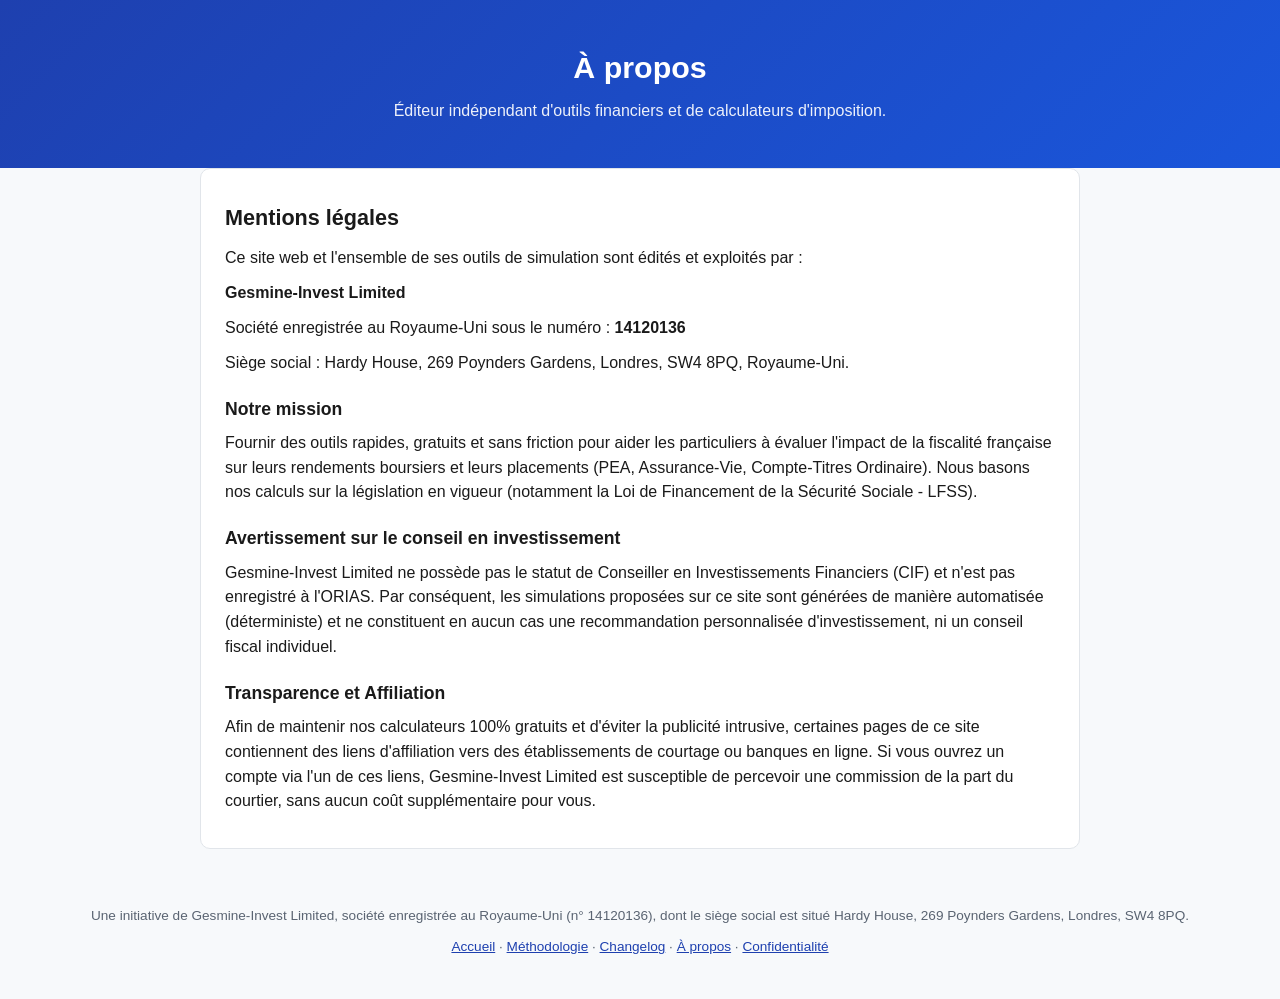
==== about/index.html @ 61dbf879 "Initial commit: Comparateur Fiscalite Epargne 2026" ====
<!DOCTYPE html>
<html lang="fr">
<head>
<meta charset="UTF-8">
<meta name="viewport" content="width=device-width, initial-scale=1.0">
<title>À propos de Gesmine-Invest Limited</title>
<meta name="description" content="Découvrez qui nous sommes. Informations légales sur l'éditeur de ce simulateur d'enveloppes fiscales françaises.">
<link rel="canonical" href="https://fiscaliteepargne.fr/about/">
<link rel="stylesheet" href="/assets/style.css">
</head>
<body>
<header>
  <div class="container">
    <h1>À propos</h1>
    <p>Éditeur indépendant d'outils financiers et de calculateurs d'imposition.</p>
  </div>
</header>

<main class="container">
  <div class="card">
    <h2>Mentions légales</h2>
    <p>Ce site web et l'ensemble de ses outils de simulation sont édités et exploités par :</p>
    <p><strong>Gesmine-Invest Limited</strong></p>
    <p>Société enregistrée au Royaume-Uni sous le numéro : <strong>14120136</strong></p>
    <p>Siège social : Hardy House, 269 Poynders Gardens, Londres, SW4 8PQ, Royaume-Uni.</p>
    
    <h3 style="margin-top: 20px;">Notre mission</h3>
    <p>Fournir des outils rapides, gratuits et sans friction pour aider les particuliers à évaluer l'impact de la fiscalité française sur leurs rendements boursiers et leurs placements (PEA, Assurance-Vie, Compte-Titres Ordinaire). Nous basons nos calculs sur la législation en vigueur (notamment la Loi de Financement de la Sécurité Sociale - LFSS).</p>
    
    <h3 style="margin-top: 20px;">Avertissement sur le conseil en investissement</h3>
    <p>Gesmine-Invest Limited ne possède pas le statut de Conseiller en Investissements Financiers (CIF) et n'est pas enregistré à l'ORIAS. Par conséquent, les simulations proposées sur ce site sont générées de manière automatisée (déterministe) et ne constituent en aucun cas une recommandation personnalisée d'investissement, ni un conseil fiscal individuel.</p>
    
    <h3 style="margin-top: 20px;">Transparence et Affiliation</h3>
    <p>Afin de maintenir nos calculateurs 100% gratuits et d'éviter la publicité intrusive, certaines pages de ce site contiennent des liens d'affiliation vers des établissements de courtage ou banques en ligne. Si vous ouvrez un compte via l'un de ces liens, Gesmine-Invest Limited est susceptible de percevoir une commission de la part du courtier, sans aucun coût supplémentaire pour vous.</p>
  </div>
</main>

<footer>
  <p>Une initiative de Gesmine-Invest Limited, société enregistrée au Royaume-Uni (n° 14120136), dont le siège social est situé Hardy House, 269 Poynders Gardens, Londres, SW4 8PQ.</p>
  <p style="margin-top:8px;"><a href="/">Accueil</a> · <a href="/methodologie/">Méthodologie</a> · <a href="/changelog/">Changelog</a> · <a href="/about/">À propos</a> · <a href="/privacy/">Confidentialité</a></p>
</footer>
</body>
</html>
---- assets/style.css ----
:root {
  --brand: #1a56db;
  --brand-dark: #1e40af;
  --gold: #d4a017;
  --success: #2b7a4b;
  --text: #1a1a1a;
  --muted: #5a6472;
  --border: #e1e5ea;
  --bg: #f7f9fb;
  --radius: 10px;
}
* { box-sizing: border-box; margin: 0; padding: 0; }
body { font-family: -apple-system, BlinkMacSystemFont, "Segoe UI", Roboto, Helvetica, Arial, sans-serif; color: var(--text); background: var(--bg); line-height: 1.55; }
.container { max-width: 920px; margin: 0 auto; padding: 0 20px; }
header { background: linear-gradient(135deg, var(--brand-dark), var(--brand)); color: #fff; padding-top: 44px; padding-bottom: 44px; text-align: center; }
header .flag { font-size: 2rem; display: block; margin-bottom: 8px; }
header h1 { font-size: 1.9rem; margin-bottom: 8px; }
header p { opacity: .92; max-width: 640px; margin: 0 auto; }
main { padding-top: 32px; padding-bottom: 32px; }
.card { background: #fff; border: 1px solid var(--border); border-radius: var(--radius); padding: 24px; margin-bottom: 24px; }
.tab-nav { display: flex; gap: 8px; margin-bottom: 20px; flex-wrap: wrap; }
.tab-btn { flex: 1; min-width: 120px; padding: 10px 14px; border: 1px solid var(--border); background: #fff; border-radius: 8px; cursor: pointer; font-size: .92rem; font-weight: 600; color: var(--muted); text-align: center; text-decoration: none; display: inline-block; }
.tab-btn.active { background: var(--brand); color: #fff; border-color: var(--brand); }
.tab-btn:hover:not(.active) { background: #f0f4f8; }
.tab-panel { display: none; }
.tab-panel.active { display: block; }
label { display: block; font-weight: 600; font-size: .88rem; margin-bottom: 6px; margin-top: 14px; }
input[type=number], input[type=date], select { width: 100%; padding: 11px 12px; border: 1px solid var(--border); border-radius: 8px; font-size: 1rem; }
button.calc-btn { margin-top: 18px; width: 100%; padding: 13px; background: var(--brand); color: #fff; border: none; border-radius: 8px; font-size: 1rem; font-weight: 700; cursor: pointer; }
button.calc-btn:hover { background: var(--brand-dark); }
.result { margin-top: 20px; display: none; }
.result.show { display: block; }
.result-hero { text-align: center; padding: 18px; background: var(--bg); border-radius: 8px; margin-bottom: 14px; }
.result-hero .amount { font-size: 2rem; font-weight: 800; color: var(--brand-dark); }
.result-hero .amount-label { font-size: .85rem; color: var(--muted); margin-top: 4px; }
.result-grid { display: grid; grid-template-columns: repeat(auto-fit, minmax(140px, 1fr)); gap: 10px; }
.result-grid .stat { background: var(--bg); border-radius: 8px; padding: 12px; }
.result-grid .stat .val { font-weight: 700; font-size: 1.05rem; }
.result-grid .stat .lbl { font-size: .78rem; color: var(--muted); }
.result-grid.three-cols { grid-template-columns: repeat(auto-fit, minmax(200px, 1fr)); }
.result-note { font-size: .85rem; color: var(--muted); margin-top: 12px; padding: 10px; background: #fff8e6; border-left: 3px solid var(--gold); border-radius: 4px; }
.disclaimer-banner { font-size: .82rem; color: var(--muted); background: var(--bg); border-radius: 8px; padding: 10px 14px; margin-bottom: 18px; }
.cross-link { padding: 12px 14px; background: #eef6f0; border-radius: 8px; margin-bottom: 10px; font-size: .92rem; }
.cross-link a { color: var(--brand-dark); font-weight: 600; text-decoration: none; }
.cross-link a:hover { text-decoration: underline; }
h2 { font-size: 1.35rem; margin-bottom: 12px; margin-top: 8px; }
h3 { font-size: 1.1rem; margin-bottom: 8px; margin-top: 18px; }
p { margin-bottom: 10px; }
ul { margin-left: 20px; margin-bottom: 10px; }
.eeat-section { background: #fff; border: 1px solid var(--border); border-radius: var(--radius); padding: 24px; margin-bottom: 24px; }
.eeat-grid { display: grid; grid-template-columns: repeat(auto-fit, minmax(220px, 1fr)); gap: 16px; margin-top: 14px; }
.eeat-item { padding: 14px; background: var(--bg); border-radius: 8px; }
.eeat-item h4 { font-size: .95rem; margin-bottom: 6px; }
.eeat-item p { font-size: .85rem; color: var(--muted); margin-bottom: 0; }
table.const-table { width: 100%; border-collapse: collapse; margin-top: 12px; font-size: .88rem; }
table.const-table th, table.const-table td { text-align: left; padding: 8px 10px; border-bottom: 1px solid var(--border); }
table.const-table th { background: var(--bg); }
.overflow-wrap { overflow-x: auto; }
.faq-item { border-bottom: 1px solid var(--border); }
.faq-q { width: 100%; text-align: left; background: none; border: none; padding: 14px 0; font-weight: 700; font-size: .98rem; cursor: pointer; display: flex; justify-content: space-between; align-items: center; }
.faq-q::after { content: "+"; font-size: 1.3rem; color: var(--brand); }
.faq-q.open::after { content: "−"; }
.faq-a { display: none; padding-bottom: 14px; color: var(--muted); font-size: .92rem; }
.faq-a.open { display: block; }
footer { text-align: center; padding: 32px 20px; font-size: .85rem; color: var(--muted); }
footer a { color: var(--brand-dark); }
.badge { display: inline-block; background: rgba(255, 255, 255, .18); padding: 4px 12px; border-radius: 20px; font-size: .78rem; margin-top: 10px; }
.affiliate-block { display: grid; grid-template-columns: repeat(auto-fit, minmax(200px, 1fr)); gap: 16px; margin-top: 20px; }
.broker-card { border: 1px solid var(--border); border-radius: 8px; padding: 16px; text-align: center; }
.broker-card h4 { margin-bottom: 8px; }
.broker-card a.btn { display: inline-block; background: var(--brand); color: white; padding: 8px 16px; border-radius: 4px; text-decoration: none; font-weight: 600; margin-top: 10px; width: 100%; }
.broker-card a.btn:hover { background: var(--brand-dark); }
.transparency-banner { font-size: .82rem; color: var(--muted); background: #fdfdfd; border: 1px dashed var(--border); border-radius: 8px; padding: 10px 14px; margin-bottom: 18px; margin-top: 24px; }
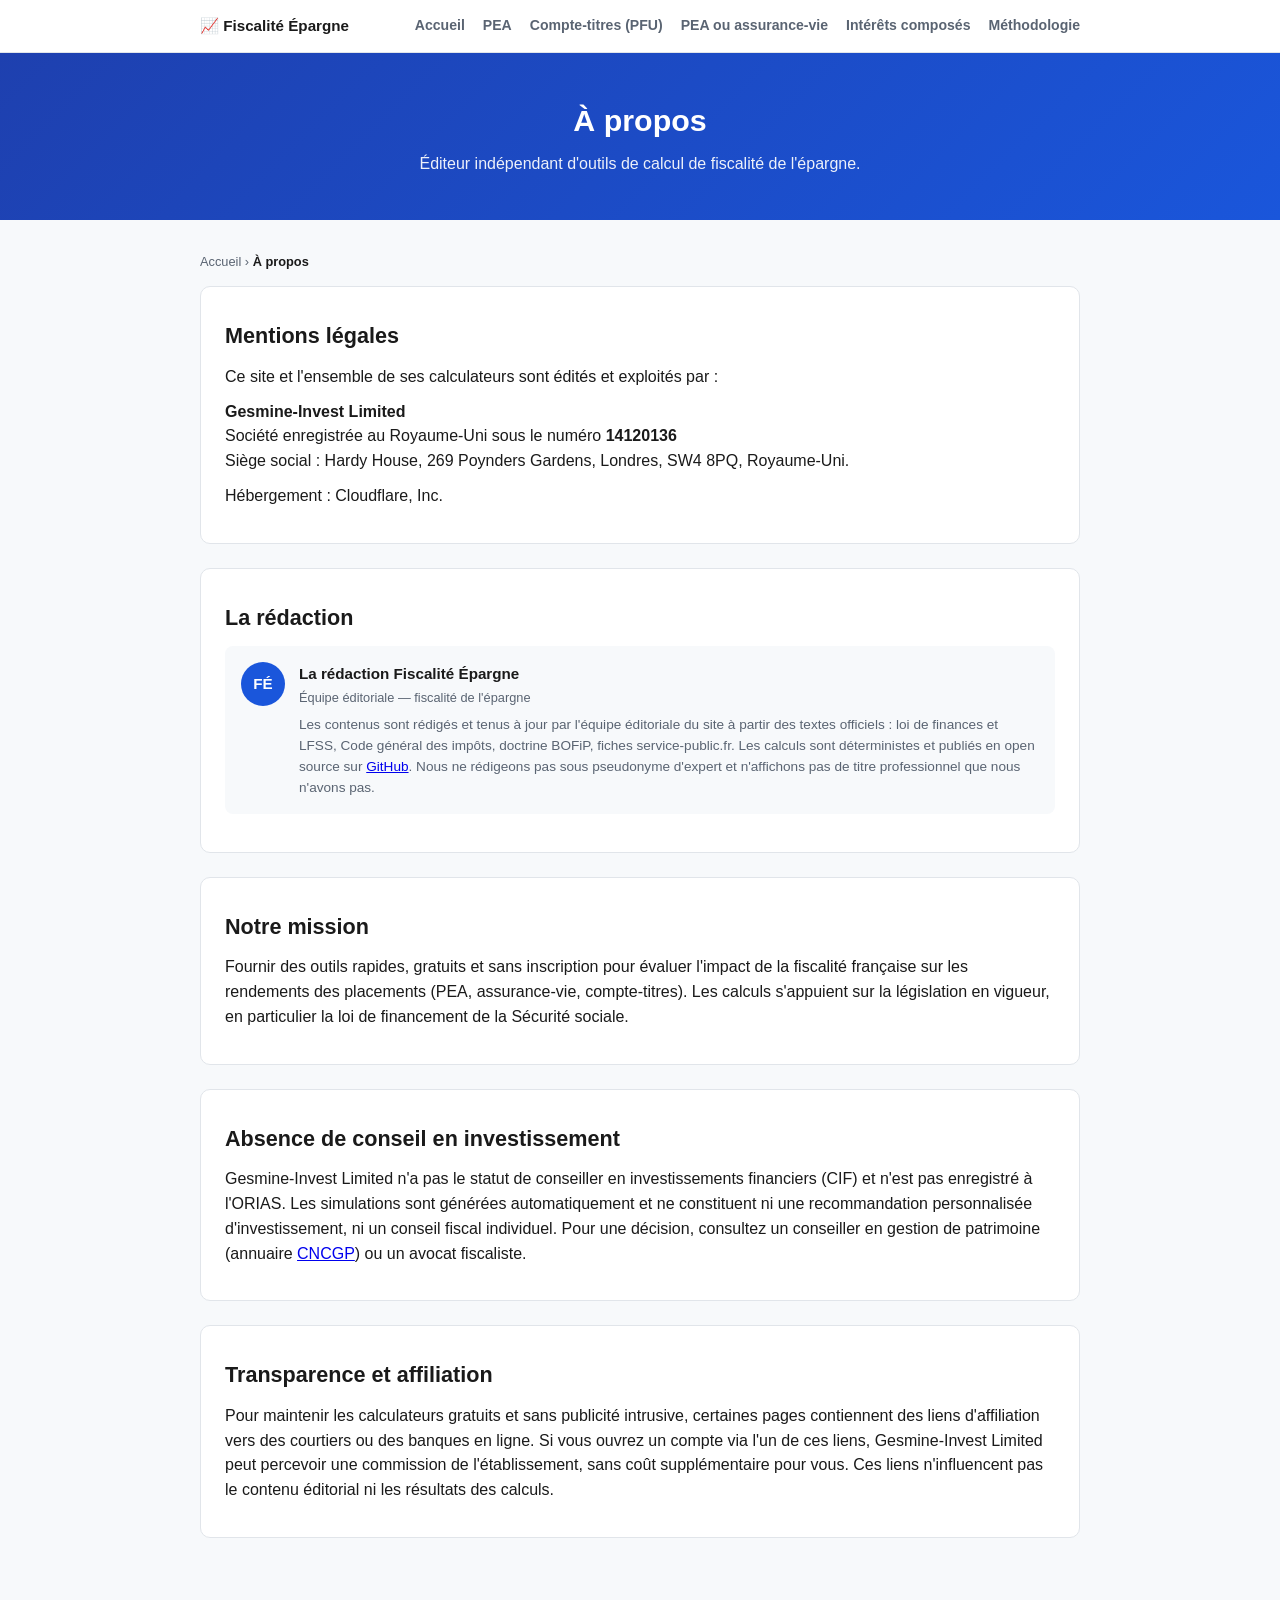
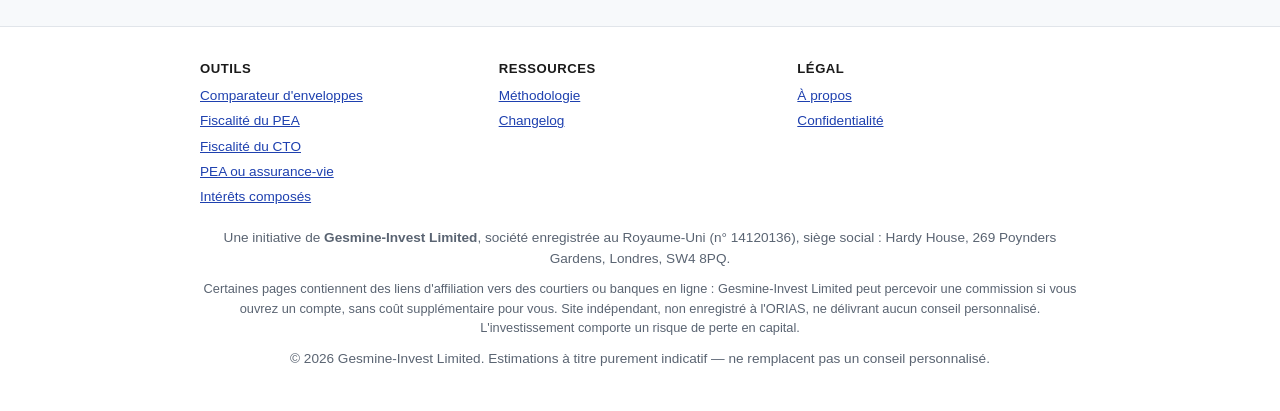
==== commit 42586231: "Phase 1: generator + shared partials + content depth + CSS/JS fixes - build.js + data/pages.json + d" ====
--- a/about/index.html
+++ b/about/index.html
@@ -3,41 +3,140 @@
 <head>
 <meta charset="UTF-8">
 <meta name="viewport" content="width=device-width, initial-scale=1.0">
-<title>À propos de Gesmine-Invest Limited</title>
-<meta name="description" content="Découvrez qui nous sommes. Informations légales sur l'éditeur de ce simulateur d'enveloppes fiscales françaises.">
+<title>À propos — éditeur du site (Gesmine-Invest Limited)</title>
+<meta name="description" content="Informations légales sur l'éditeur du site, sa mission, l'absence de statut de conseil en investissement et la politique d'affiliation.">
 <link rel="canonical" href="https://fiscaliteepargne.fr/about/">
+<meta property="og:type" content="article">
+<meta property="og:title" content="À propos — éditeur du site (Gesmine-Invest Limited)">
+<meta property="og:description" content="Informations légales sur l'éditeur du site, sa mission, l'absence de statut de conseil en investissement et la politique d'affiliation.">
+<meta property="og:url" content="https://fiscaliteepargne.fr/about/">
+<meta property="og:site_name" content="Fiscalité Épargne">
+<meta property="og:locale" content="fr_FR">
+<meta name="twitter:card" content="summary_large_image">
+<meta name="theme-color" content="#1e40af">
 <link rel="stylesheet" href="/assets/style.css">
+<link rel="icon" href="data:image/svg+xml,<svg xmlns=%22http://www.w3.org/2000/svg%22 viewBox=%220 0 100 100%22><text y=%22.9em%22 font-size=%2290%22>📈</text></svg>">
+<script>window.__CONSTS__={"version":"2026-FR-v1","verifie_le":"2026-09-04","source_principale":"LFSS 2026, adoptée le 16/12/2025 — service-public.fr / Légifrance","pfu":{"ir_flat":0.128,"ps_standard":0.186,"ps_assurance_vie":0.172,"global_pea_cto":0.314,"global_av_avant_8_ans":0.3},"pea":{"plafond_versements":150000,"plafond_pea_pme":225000,"plafond_pea_jeune":20000,"duree_exoneration_ir":5,"ps_applicable":"ps_standard","hypothese_calculateur":"PEA ouvert à partir du 01/01/2018 — taux de PS à date, pas de régime de taux historiques","avertissement_pre_2018":"Pour un PEA ouvert avant 2018, un régime de taux historiques par tranche s'applique aux prélèvements sociaux — non modélisé ici, consultez votre établissement gestionnaire."},"assurance_vie":{"abattement_annuel_seul":4600,"abattement_annuel_couple":9200,"seuil_anciennete_ans":8,"seuil_primes_taux_reduit":150000,"taux_avant_8_ans":0.3,"taux_apres_8_ans_sous_seuil":0.075,"taux_apres_8_ans_au_dela_seuil":0.128,"pfl_historique":{"avant_4_ans":0.35,"de_4_a_8_ans":0.15,"apres_8_ans":0.075},"abattement_deces_avant_70_ans":152500,"abattement_deces_apres_70_ans":30500,"date_charniere_versements":"2017-09-27","ps_applicable":"ps_assurance_vie","hypothese_calculateur":"Le calculateur diagnostique simule l'imposition d'un rachat sur un contrat détenu. Le seuil de 150 000 € est apprécié selon une proratisation simplifiée sur le total des primes saisi."},"cto":{"pfu_applicable":"global_pea_cto","abattement_dividendes_bareme":0.4,"csg_deductible_bareme":0.068},"sources":{"lfss_2026":["Légifrance — LFSS 2026","https://www.legifrance.gouv.fr/jorf/id/JORFTEXT000050800000"],"sp_pea":["service-public.fr — Plan d'épargne en actions (PEA)","https://www.service-public.fr/particuliers/vosdroits/F1662"],"sp_av_rachat":["service-public.fr — Assurance-vie : imposition en cas de rachat","https://www.service-public.fr/particuliers/vosdroits/F14204"],"sp_av_deces":["service-public.fr — Assurance-vie : décès de l'assuré","https://www.service-public.fr/particuliers/vosdroits/F15393"],"sp_pfu":["service-public.fr — Prélèvement forfaitaire unique (PFU / flat tax)","https://www.service-public.fr/particuliers/vosdroits/F34913"],"impots_pv_mobilieres":["impots.gouv.fr — Plus-values de cession de valeurs mobilières","https://www.impots.gouv.fr/particulier/les-plus-values-de-cession-de-valeurs-mobilieres-et-de-droits-sociaux"],"bofip_rcm":["BOFiP — Revenus de capitaux mobiliers (BOI-RPPM-RCM)","https://bofip.impots.gouv.fr/bofip/3806-PGP.html"],"lafinancepourtous_pfu":["La finance pour tous — Le prélèvement forfaitaire unique","https://www.lafinancepourtous.com/decryptages/impots/calcul-de-l-impot/le-prelevement-forfaitaire-unique-pfu-ou-flat-tax/"]},"table":[{"label":"PFU — impôt sur le revenu (flat tax IR)","value":"12,8 %","revise_le":"2026-09-04","source":"lfss_2026"},{"label":"Prélèvements sociaux — PEA &amp; CTO","value":"18,6 %","revise_le":"2026-09-04","source":"lfss_2026"},{"label":"Prélèvements sociaux — assurance-vie (maintenus)","value":"17,2 %","revise_le":"2026-09-04","source":"sp_av_rachat"},{"label":"PFU global — CTO, dividendes, plus-values mobilières","value":"31,4 %","revise_le":"2026-09-04","source":"lfss_2026"},{"label":"PFU assurance-vie &lt; 8 ans (IR 12,8 % + PS 17,2 %)","value":"30,0 %","revise_le":"2026-09-04","source":"sp_av_rachat"},{"label":"Taux IR réduit assurance-vie &gt; 8 ans (primes ≤ 150 000 €)","value":"7,5 %","revise_le":"2026-09-04","source":"sp_av_rachat"},{"label":"Plafond de versements — PEA classique","value":"150 000 €","revise_le":"2026-09-04","source":"sp_pea"},{"label":"Plafond de versements — PEA + PEA-PME (cumulé)","value":"225 000 €","revise_le":"2026-09-04","source":"sp_pea"},{"label":"Abattement annuel assurance-vie &gt; 8 ans","value":"4 600 € seul / 9 200 € couple","revise_le":"2026-09-04","source":"sp_av_rachat"},{"label":"Abattement dividendes au barème progressif","value":"40 %","revise_le":"2026-09-04","source":"sp_pfu"},{"label":"Abattement transmission AV — primes avant 70 ans (art. 990 I CGI)","value":"152 500 € / bénéficiaire","revise_le":"2026-09-04","source":"sp_av_deces"},{"label":"Abattement transmission AV — primes après 70 ans (art. 757 B CGI)","value":"30 500 € global","revise_le":"2026-09-04","source":"sp_av_deces"}]};</script>
+<script type="application/ld+json">
+{
+  "@context": "https://schema.org",
+  "@graph": [
+    {
+      "@type": "Organization",
+      "@id": "https://fiscaliteepargne.fr/#org",
+      "name": "Fiscalité Épargne",
+      "url": "https://fiscaliteepargne.fr/",
+      "legalName": "Gesmine-Invest Limited",
+      "identifier": {
+        "@type": "PropertyValue",
+        "name": "UK Company Number",
+        "value": "14120136"
+      },
+      "address": {
+        "@type": "PostalAddress",
+        "streetAddress": "Hardy House, 269 Poynders Gardens",
+        "addressLocality": "London",
+        "postalCode": "SW4 8PQ",
+        "addressCountry": "GB"
+      },
+      "sameAs": [
+        "https://github.com/sadiyaqeen92639572-cloud/fiscaliteepargne"
+      ]
+    },
+    {
+      "@type": "WebSite",
+      "@id": "https://fiscaliteepargne.fr/#website",
+      "name": "Fiscalité Épargne",
+      "url": "https://fiscaliteepargne.fr/",
+      "inLanguage": "fr-FR",
+      "publisher": {
+        "@id": "https://fiscaliteepargne.fr/#org"
+      }
+    },
+    {
+      "@type": "WebPage",
+      "@id": "https://fiscaliteepargne.fr/about/#page",
+      "url": "https://fiscaliteepargne.fr/about/",
+      "name": "À propos — éditeur du site (Gesmine-Invest Limited)",
+      "headline": "À propos",
+      "description": "Informations légales sur l'éditeur du site, sa mission, l'absence de statut de conseil en investissement et la politique d'affiliation.",
+      "inLanguage": "fr-FR",
+      "isPartOf": {
+        "@id": "https://fiscaliteepargne.fr/#website"
+      },
+      "datePublished": "2026-09-04",
+      "dateModified": "2026-09-07"
+    },
+    {
+      "@type": "BreadcrumbList",
+      "itemListElement": [
+        {
+          "@type": "ListItem",
+          "position": 1,
+          "name": "Accueil",
+          "item": "https://fiscaliteepargne.fr/"
+        },
+        {
+          "@type": "ListItem",
+          "position": 2,
+          "name": "À propos",
+          "item": "https://fiscaliteepargne.fr/about/"
+        }
+      ]
+    }
+  ]
+}
+</script>
 </head>
 <body>
+<nav class="site-nav" aria-label="Navigation principale">
+  <div class="container">
+    <a href="/" class="nav-brand">📈 Fiscalité Épargne</a>
+    <details><summary>Menu ▾</summary></details>
+    <div class="nav-links">
+      <a href="/">Accueil</a>
+      <a href="/pea/">PEA</a>
+      <a href="/compte-titres-fiscalite/">Compte-titres (PFU)</a>
+      <a href="/pea-ou-assurance-vie/">PEA ou assurance-vie</a>
+      <a href="/interet-compose/">Intérêts composés</a>
+      <a href="/methodologie/">Méthodologie</a>
+    </div>
+  </div>
+</nav>
 <header>
   <div class="container">
+    
     <h1>À propos</h1>
-    <p>Éditeur indépendant d'outils financiers et de calculateurs d'imposition.</p>
+    <p>Éditeur indépendant d'outils de calcul de fiscalité de l'épargne.</p>
+    
   </div>
 </header>
 
 <main class="container">
-  <div class="card">
-    <h2>Mentions légales</h2>
-    <p>Ce site web et l'ensemble de ses outils de simulation sont édités et exploités par :</p>
-    <p><strong>Gesmine-Invest Limited</strong></p>
-    <p>Société enregistrée au Royaume-Uni sous le numéro : <strong>14120136</strong></p>
-    <p>Siège social : Hardy House, 269 Poynders Gardens, Londres, SW4 8PQ, Royaume-Uni.</p>
-    
-    <h3 style="margin-top: 20px;">Notre mission</h3>
-    <p>Fournir des outils rapides, gratuits et sans friction pour aider les particuliers à évaluer l'impact de la fiscalité française sur leurs rendements boursiers et leurs placements (PEA, Assurance-Vie, Compte-Titres Ordinaire). Nous basons nos calculs sur la législation en vigueur (notamment la Loi de Financement de la Sécurité Sociale - LFSS).</p>
-    
-    <h3 style="margin-top: 20px;">Avertissement sur le conseil en investissement</h3>
-    <p>Gesmine-Invest Limited ne possède pas le statut de Conseiller en Investissements Financiers (CIF) et n'est pas enregistré à l'ORIAS. Par conséquent, les simulations proposées sur ce site sont générées de manière automatisée (déterministe) et ne constituent en aucun cas une recommandation personnalisée d'investissement, ni un conseil fiscal individuel.</p>
-    
-    <h3 style="margin-top: 20px;">Transparence et Affiliation</h3>
-    <p>Afin de maintenir nos calculateurs 100% gratuits et d'éviter la publicité intrusive, certaines pages de ce site contiennent des liens d'affiliation vers des établissements de courtage ou banques en ligne. Si vous ouvrez un compte via l'un de ces liens, Gesmine-Invest Limited est susceptible de percevoir une commission de la part du courtier, sans aucun coût supplémentaire pour vous.</p>
-  </div>
+  <nav class="breadcrumb" aria-label="Fil d'Ariane"><a href="/">Accueil</a> &rsaquo; <span>À propos</span></nav>
+  <div class='card'><h2>Mentions légales</h2><p>Ce site et l'ensemble de ses calculateurs sont édités et exploités par :</p><p><strong>Gesmine-Invest Limited</strong><br>Société enregistrée au Royaume-Uni sous le numéro <strong>14120136</strong><br>Siège social : Hardy House, 269 Poynders Gardens, Londres, SW4 8PQ, Royaume-Uni.</p><p>Hébergement : Cloudflare, Inc.</p></div>
+
+  <div class='card' id='author'><h2>La rédaction</h2><div class='eeat-author'><div class='avatar'>FÉ</div><div><h4>La rédaction Fiscalité Épargne</h4><div class='role'>Équipe éditoriale — fiscalité de l'épargne</div><p>Les contenus sont rédigés et tenus à jour par l'équipe éditoriale du site à partir des textes officiels : loi de finances et LFSS, Code général des impôts, doctrine BOFiP, fiches service-public.fr. Les calculs sont déterministes et publiés en open source sur <a href='https://github.com/sadiyaqeen92639572-cloud/fiscaliteepargne' rel='noopener nofollow' target='_blank'>GitHub</a>. Nous ne rédigeons pas sous pseudonyme d'expert et n'affichons pas de titre professionnel que nous n'avons pas.</p></div></div></div>
+
+  <div class='card'><h2>Notre mission</h2><p>Fournir des outils rapides, gratuits et sans inscription pour évaluer l'impact de la fiscalité française sur les rendements des placements (PEA, assurance-vie, compte-titres). Les calculs s'appuient sur la législation en vigueur, en particulier la loi de financement de la Sécurité sociale.</p></div>
+
+  <div class='card'><h2>Absence de conseil en investissement</h2><p>Gesmine-Invest Limited n'a pas le statut de conseiller en investissements financiers (CIF) et n'est pas enregistré à l'ORIAS. Les simulations sont générées automatiquement et ne constituent ni une recommandation personnalisée d'investissement, ni un conseil fiscal individuel. Pour une décision, consultez un conseiller en gestion de patrimoine (annuaire <a href='https://www.cncgp.fr/trouver-un-conseiller/' rel='noopener nofollow' target='_blank'>CNCGP</a>) ou un avocat fiscaliste.</p></div>
+
+  <div class='card'><h2>Transparence et affiliation</h2><p>Pour maintenir les calculateurs gratuits et sans publicité intrusive, certaines pages contiennent des liens d'affiliation vers des courtiers ou des banques en ligne. Si vous ouvrez un compte via l'un de ces liens, Gesmine-Invest Limited peut percevoir une commission de l'établissement, sans coût supplémentaire pour vous. Ces liens n'influencent pas le contenu éditorial ni les résultats des calculs.</p></div>
+
+  
 </main>
 
 <footer>
-  <p>Une initiative de Gesmine-Invest Limited, société enregistrée au Royaume-Uni (n° 14120136), dont le siège social est situé Hardy House, 269 Poynders Gardens, Londres, SW4 8PQ.</p>
-  <p style="margin-top:8px;"><a href="/">Accueil</a> · <a href="/methodologie/">Méthodologie</a> · <a href="/changelog/">Changelog</a> · <a href="/about/">À propos</a> · <a href="/privacy/">Confidentialité</a></p>
+  <div class="container">
+    <div class="footer-cols"><div><strong>Outils</strong><ul><li><a href="/">Comparateur d'enveloppes</a></li><li><a href="/pea/">Fiscalité du PEA</a></li><li><a href="/compte-titres-fiscalite/">Fiscalité du CTO</a></li><li><a href="/pea-ou-assurance-vie/">PEA ou assurance-vie</a></li><li><a href="/interet-compose/">Intérêts composés</a></li></ul></div><div><strong>Ressources</strong><ul><li><a href="/methodologie/">Méthodologie</a></li><li><a href="/changelog/">Changelog</a></li></ul></div><div><strong>Légal</strong><ul><li><a href="/about/">À propos</a></li><li><a href="/privacy/">Confidentialité</a></li></ul></div></div>
+    <p style="margin-top:16px;">Une initiative de <strong>Gesmine-Invest Limited</strong>, société enregistrée au Royaume-Uni (n° 14120136), siège social : Hardy House, 269 Poynders Gardens, Londres, SW4 8PQ.</p>
+    <p style="margin-top:8px;font-size:.8rem;">Certaines pages contiennent des liens d'affiliation vers des courtiers ou banques en ligne : Gesmine-Invest Limited peut percevoir une commission si vous ouvrez un compte, sans coût supplémentaire pour vous. Site indépendant, non enregistré à l'ORIAS, ne délivrant aucun conseil personnalisé. L'investissement comporte un risque de perte en capital.</p>
+    <p style="margin-top:8px;">© 2026 Gesmine-Invest Limited. Estimations à titre purement indicatif — ne remplacent pas un conseil personnalisé.</p>
+  </div>
 </footer>
+<script>
+function toggleFaq(b){b.classList.toggle('open');b.nextElementSibling.classList.toggle('open');}
+</script>
 </body>
 </html>
--- a/assets/style.css
+++ b/assets/style.css
@@ -16,7 +16,8 @@
 header .flag { font-size: 2rem; display: block; margin-bottom: 8px; }
 header h1 { font-size: 1.9rem; margin-bottom: 8px; }
 header p { opacity: .92; max-width: 640px; margin: 0 auto; }
-main { padding-top: 32px; padding-bottom: 32px; }
+main.container { padding-top: 32px; padding-bottom: 32px; }
+.section { padding-top: 8px; padding-bottom: 8px; }
 .card { background: #fff; border: 1px solid var(--border); border-radius: var(--radius); padding: 24px; margin-bottom: 24px; }
 .tab-nav { display: flex; gap: 8px; margin-bottom: 20px; flex-wrap: wrap; }
 .tab-btn { flex: 1; min-width: 120px; padding: 10px 14px; border: 1px solid var(--border); background: #fff; border-radius: 8px; cursor: pointer; font-size: .92rem; font-weight: 600; color: var(--muted); text-align: center; text-decoration: none; display: inline-block; }
@@ -62,8 +63,14 @@
 .faq-q.open::after { content: "−"; }
 .faq-a { display: none; padding-bottom: 14px; color: var(--muted); font-size: .92rem; }
 .faq-a.open { display: block; }
-footer { text-align: center; padding: 32px 20px; font-size: .85rem; color: var(--muted); }
+footer { padding: 32px 20px; font-size: .85rem; color: var(--muted); background: #fff; border-top: 1px solid var(--border); margin-top: 32px; }
+footer .container { text-align: center; }
 footer a { color: var(--brand-dark); }
+.footer-cols { display: grid; grid-template-columns: repeat(auto-fit, minmax(160px, 1fr)); gap: 16px; text-align: left; margin-bottom: 8px; }
+.footer-cols strong { display: block; color: var(--text); margin-bottom: 6px; font-size: .82rem; text-transform: uppercase; letter-spacing: .04em; }
+.footer-cols ul { list-style: none; margin: 0; padding: 0; }
+.footer-cols li { margin-bottom: 4px; }
+@media (max-width: 640px) { .footer-cols { text-align: center; } }
 .badge { display: inline-block; background: rgba(255, 255, 255, .18); padding: 4px 12px; border-radius: 20px; font-size: .78rem; margin-top: 10px; }
 .affiliate-block { display: grid; grid-template-columns: repeat(auto-fit, minmax(200px, 1fr)); gap: 16px; margin-top: 20px; }
 .broker-card { border: 1px solid var(--border); border-radius: 8px; padding: 16px; text-align: center; }
@@ -71,3 +78,57 @@
 .broker-card a.btn { display: inline-block; background: var(--brand); color: white; padding: 8px 16px; border-radius: 4px; text-decoration: none; font-weight: 600; margin-top: 10px; width: 100%; }
 .broker-card a.btn:hover { background: var(--brand-dark); }
 .transparency-banner { font-size: .82rem; color: var(--muted); background: #fdfdfd; border: 1px dashed var(--border); border-radius: 8px; padding: 10px 14px; margin-bottom: 18px; margin-top: 24px; }
+
+/* ---- Navigation principale ---- */
+.site-nav { background: #fff; border-bottom: 1px solid var(--border); }
+.site-nav .container { display: flex; align-items: center; gap: 8px 18px; flex-wrap: wrap; padding-top: 10px; padding-bottom: 10px; }
+.site-nav a { color: var(--muted); text-decoration: none; font-size: .88rem; font-weight: 600; padding: 4px 0; white-space: nowrap; }
+.site-nav a:hover { color: var(--brand-dark); }
+.site-nav a[aria-current="page"] { color: var(--brand-dark); border-bottom: 2px solid var(--brand); }
+.site-nav .nav-brand { font-weight: 800; color: var(--text); font-size: .95rem; margin-right: auto; }
+.site-nav details { position: relative; }
+.site-nav summary { list-style: none; cursor: pointer; font-weight: 700; color: var(--brand-dark); font-size: .9rem; }
+.site-nav summary::-webkit-details-marker { display: none; }
+@media (min-width: 721px) { .site-nav details summary { display: none; } .site-nav .nav-links { display: flex; gap: 18px; flex-wrap: wrap; } }
+@media (max-width: 720px) {
+  .site-nav .nav-links { display: none; width: 100%; flex-direction: column; gap: 4px; padding-top: 10px; }
+  .site-nav details[open] + .nav-links { display: flex; }
+}
+
+/* ---- Fil d'Ariane ---- */
+.breadcrumb { font-size: .8rem; color: var(--muted); margin-bottom: 14px; }
+.breadcrumb a { color: var(--muted); text-decoration: none; }
+.breadcrumb a:hover { text-decoration: underline; }
+.breadcrumb span { color: var(--text); font-weight: 600; }
+
+/* ---- Bloc E-E-A-T auteur / relecture ---- */
+.eeat-author { display: flex; gap: 14px; align-items: flex-start; background: var(--bg); border-radius: 8px; padding: 16px; margin-bottom: 14px; }
+.eeat-author .avatar { flex-shrink: 0; width: 44px; height: 44px; border-radius: 50%; background: var(--brand); color: #fff; display: flex; align-items: center; justify-content: center; font-weight: 800; font-size: .95rem; }
+.eeat-author h4 { font-size: .95rem; margin-bottom: 2px; }
+.eeat-author .role { font-size: .8rem; color: var(--muted); margin-bottom: 6px; }
+.eeat-author p { font-size: .85rem; color: var(--muted); margin-bottom: 0; }
+.eeat-compliance { font-size: .85rem; color: var(--muted); }
+.eeat-compliance h4 { font-size: .9rem; color: var(--text); margin: 12px 0 4px; }
+.reviewed-by { font-size: .82rem; color: var(--success); font-weight: 600; margin-top: 10px; }
+
+/* ---- Sources officielles ---- */
+.sources-list { font-size: .85rem; }
+.sources-list li { margin-bottom: 6px; }
+.rate-note { font-size: .78rem; color: var(--muted); }
+
+/* ---- Grille de liens internes ---- */
+.link-grid { display: grid; grid-template-columns: repeat(auto-fit, minmax(220px, 1fr)); gap: 12px; margin-top: 14px; }
+.link-grid a { display: block; background: var(--bg); border: 1px solid var(--border); border-radius: 8px; padding: 12px 14px; text-decoration: none; color: var(--text); font-weight: 600; font-size: .9rem; }
+.link-grid a:hover { border-color: var(--brand); color: var(--brand-dark); }
+
+/* ---- Responsive ---- */
+@media (max-width: 640px) {
+  .container { padding-left: 16px; padding-right: 16px; }
+  header h1 { font-size: 1.5rem; }
+  .result-grid.three-cols { grid-template-columns: 1fr; }
+  .eeat-grid { grid-template-columns: 1fr; }
+  .affiliate-block { grid-template-columns: 1fr; }
+  .link-grid { grid-template-columns: 1fr; }
+  .card, .eeat-section { padding: 18px; }
+}
+header h1 { font-size: clamp(1.5rem, 4vw, 1.9rem); }
